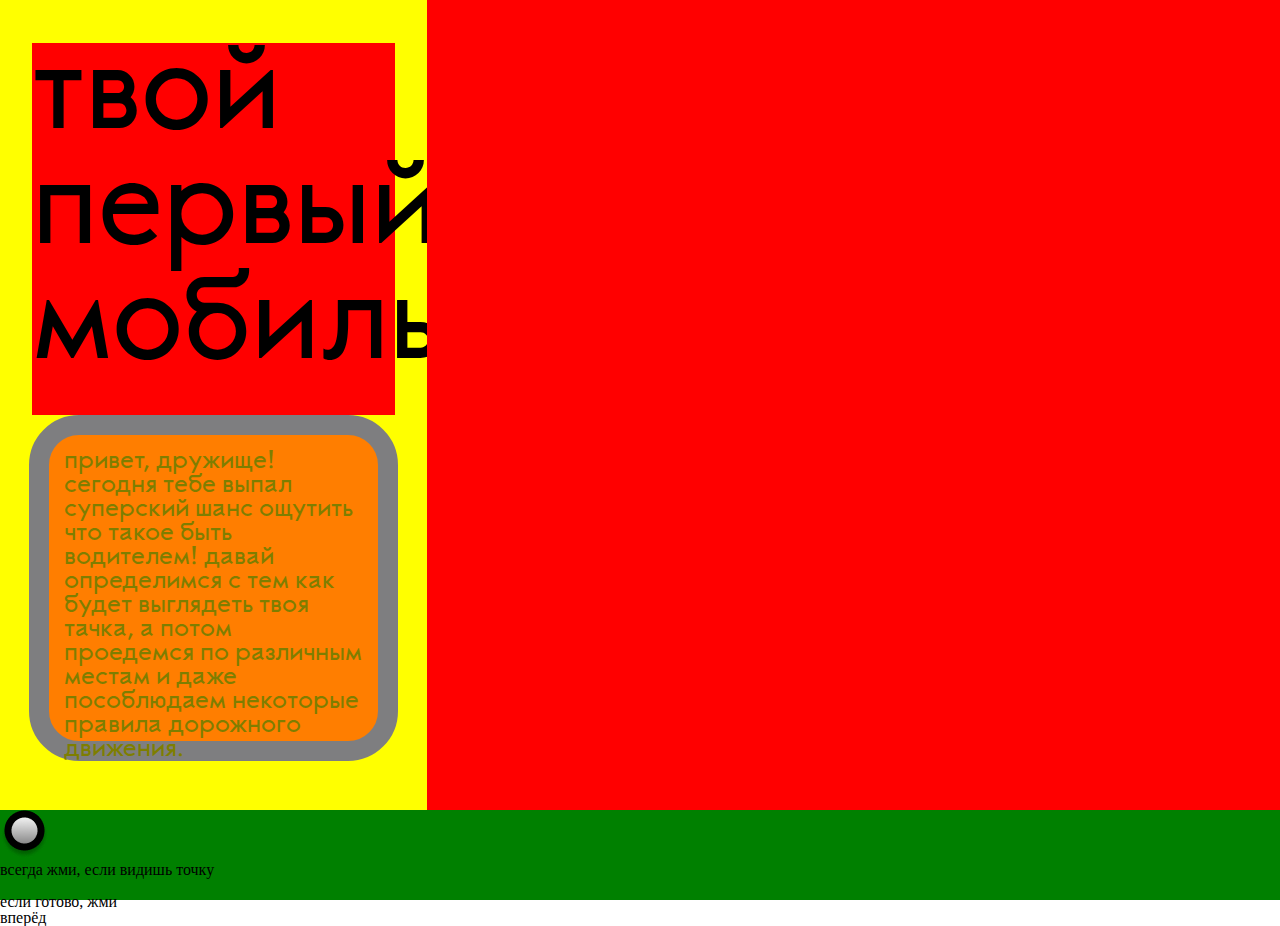
==== first_page.html @ ed5d2b99 "Update first_page.html" ====
<!DOCTYPE html>
<html lang="en" dir="ltr">
  <head>
    <meta charset="utf-8">
    <title>бибика</title>
    <meta name="viewport" content="width=device-width, initial-scale=1">
    <link rel="stylesheet" href="stylesheets/style.css">
  </head>
  <body>
    <div class="block1">
      <div class="part1">
          <p class="p1">твой первый мобиль</p>
          <p class="p2">привет, дружище!<br>сегодня тебе выпал суперский шанс ощутить что такое быть водителем! давай определимся с тем как будет выглядеть твоя тачка, а потом проедемся по различным местам и даже пособлюдаем некоторые правила дорожного движения.</p>
      </div>

      <div class="part2">
        <div class="slider_wrapper">
          <div class="slider1">
            <!-- <div class="slide1">
              <img src="./images/forslider1.png" alt="">
            </div>
            <div class="slide2">
              <img src="./images/forslider2.png" alt="">
            </div>
            <div class="slide3">
              <img src="./images/forslider3.png" alt="">
            </div> -->
            <!-- <a class="previous" onclick="previousSlide()">&#10094;</a>
            <a class="next" onclick="nextSlide()">&#10095;</a> -->
          </div>

          <div class="slider2">

          </div>

          <div class="slider3">

          </div>
        </div>
      </div>

      <div class="part3">
        <div class="part3_1">
            <img src="./images/button1.png" alt="">
            <div class="">всегда жми, если видишь точку</div>
        </div>
        <div class="part3_2">
            <img src="./images/strelka.png" alt="">
            <div class="">если готово, жми</div>
        </div>
        <div class="part3_3">
            <div class="">вперёд</div>
        </div>







      </div>

    </div>
  </body>
</html>
---- stylesheets/style.css ----
@import 'reset.css';
@import 'layout.css';
body {
 width: 100%;
 height: 100%;
 margin: 0 auto;
 display: block;
 position: relative;
}
/* body::before {
  content: "";
  position: absolute;
  left: 0;
  top: 0;
  right: 0;
  width: 100%;
  height: 100%;
  display: block;
  opacity: 0.2;
  background: url("../images/background1.png") no-repeat;
  background-size: 100% auto;
} */
html{
  position: relative;
  height: 100%;
  width: 100%;
}
.block1 {
  height: 100%;
  width: 100%;
  display: grid;
  grid-template-columns: 1fr 1fr 1fr;
  grid-template-rows: 1fr 1fr 10%;
  grid-template-areas:  "part1 part2 part2"
                        "part1 part2 part2"
                        "part3 part3 part3"
}
/* the layout on ipad */
@media only screen and (min-device-width: 568px) and (max-device-width: 1024px) {
  .block1 {
  grid-template-columns: 1fr;
  grid-template-rows: 0.5fr 1fr 10%;
  grid-template-areas:  "part1 part1 part1"
                        "part2 part2 part2"
                        "part3 part3 part3"
  }
}
.part1 {
  position: relative;
  background: yellow;
  grid-area: part1;
}
.part2 {
  position: relative;
  background: red;
  grid-area: part2;
}
.part3 {
  position: relative;
  background: green;
  grid-area: part3;
}
.part3 img {
  display: inline;
  margin-top: auto;
  margin-bottom: auto 
}
.part3 p {
  display: inline;
  margin: 0 auto;
  font-size: 24px;
  vertical-align: baseline;
}
.p1 {
  height: 46%;
  width: 85%;
  margin: 0 auto;
  margin-top: 10%;
  background: red;
  opacity: 1;
  position: relative;
  font-size: 115px;
  font-family: TwentytwelveSansG;
  /* text-decoration: underline; */
}
.p2 {
  height: 34%;
  width: 70%;
  margin: 0 auto;
  background: red;
  opacity: 0.5;
  position: relative;
  font-size: 24px;
  font-family: TwentytwelveSansG;
  border-radius: 50px;
  border: 20px solid blue;
  padding: 15px;
}
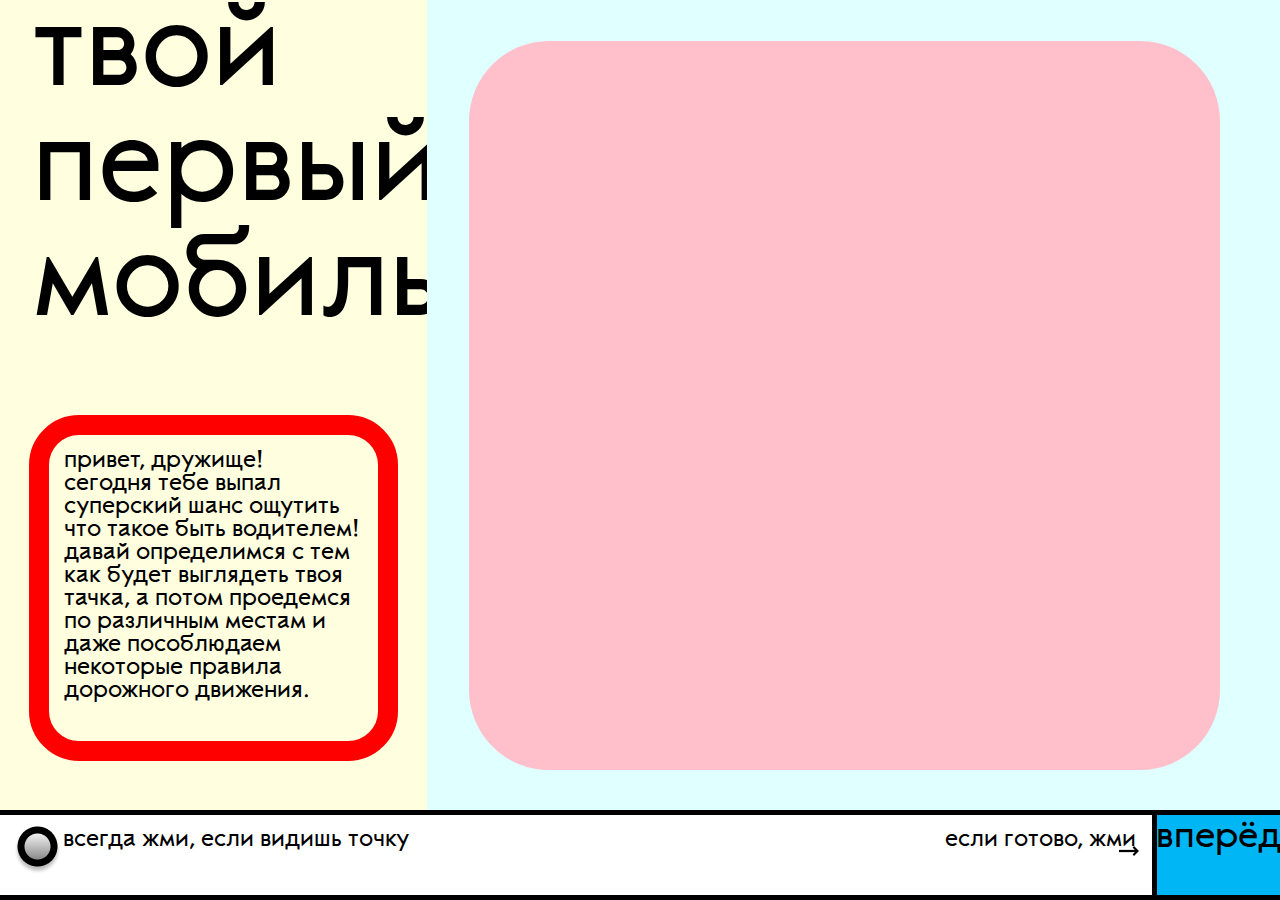
==== commit e4c98e81: "Update first_page.html" ====
--- a/first_page.html
+++ b/first_page.html
@@ -16,18 +16,18 @@
       <div class="part2">
         <div class="slider_wrapper">
           <div class="slider1">
-            <!-- <div class="slide1">
-              <img src="./images/forslider1.png" alt="">
+            <div class="slide1">
+              <!-- <img src="./images/forslider1.png" alt=""> -->
             </div>
             <div class="slide2">
-              <img src="./images/forslider2.png" alt="">
+              <!-- <img src="./images/forslider2.png" alt=""> -->
             </div>
             <div class="slide3">
-              <img src="./images/forslider3.png" alt="">
-            </div> -->
-            <!-- <a class="previous" onclick="previousSlide()">&#10094;</a>
-            <a class="next" onclick="nextSlide()">&#10095;</a> -->
+              <!-- <img src="./images/forslider3.png" alt=""> -->
+            </div>
           </div>
+          <a class="previous" onclick="previousSlide()"></a>
+          <a class="next" onclick="nextSlide()"></a>
 
           <div class="slider2">
 
--- a/stylesheets/style.css
+++ b/stylesheets/style.css
@@ -30,9 +30,8 @@
   width: 100%;
   display: grid;
   grid-template-columns: 1fr 1fr 1fr;
-  grid-template-rows: 1fr 1fr 10%;
+  grid-template-rows: 1fr 10%;
   grid-template-areas:  "part1 part2 part2"
-                        "part1 part2 part2"
                         "part3 part3 part3"
 }
 /* the layout on ipad */
@@ -47,36 +46,94 @@
 }
 .part1 {
   position: relative;
-  background: yellow;
+  background: #FFFFE0;
   grid-area: part1;
 }
 .part2 {
   position: relative;
-  background: red;
+  background: #E0FFFF;
   grid-area: part2;
+  display: grid;
+  grid-template-columns: 5% 1fr 7%;
+  grid-template-rows: 5% 1fr 5%;
+  grid-template-areas: ". . ."
+                       ". slider_wrapper ."
+                       ". . ."
 }
+
+
+
 .part3 {
   position: relative;
-  background: green;
+  background: white;
   grid-area: part3;
+  border-top: 5px solid black;
+  border-bottom: 5px solid black;
+  display: grid;
+  grid-template-columns: 45% 45% 10%;
+  grid-template-areas: "part3_1 part3_2 part3_3";
 }
-.part3 img {
-  display: inline;
-  margin-top: auto;
-  margin-bottom: auto 
+.part3_1 {
+  grid-area: part3_1;
+  /* background: red; */
 }
-.part3 p {
-  display: inline;
-  margin: 0 auto;
+.part3_1 img {
+  position: absolute;
+  top: 14%;
+  left: 1%;
+}
+.part3_1 div {
+  font-size: 23px;
+  font-family: TwentytwelveSansG;
+  margin-top: 2.5%;
+  margin-left: 11%;
+}
+.part3_2 {
+  grid-area: part3_2;
+  /* background: yellow; */
+}
+.part3_2 div {
+  font-size: 23px;
+  font-family: TwentytwelveSansG;
+  margin-top: 2.5%;
+  margin-left: 64%;
+}
+.part3_2 img {
+  position: absolute;
+  top: 39%;
+  right: 11%;
+}
+.part3_3 {
+  grid-area: part3_3;
+  background: #00B6F5;
+  border-left: 5px solid black;
+}
+.part3_3 div {
+  width: 100%;
+  font-size: 36px;
+  font-family: TwentytwelveSansG;
+  display: flex;
+  justify-content: center;
+  margin-top: 4%;
+}
+
+/* .part3 p {
+  display: inline-block;
+  margin-top: 1%;
   font-size: 24px;
-  vertical-align: baseline;
-}
+  font-family: TwentytwelveSansG;
+} */
+
+
+
+
+
 .p1 {
   height: 46%;
   width: 85%;
   margin: 0 auto;
-  margin-top: 10%;
-  background: red;
+  margin-top: 0%;
+  /* background: red; */
   opacity: 1;
   position: relative;
   font-size: 115px;
@@ -87,12 +144,39 @@
   height: 34%;
   width: 70%;
   margin: 0 auto;
-  background: red;
-  opacity: 0.5;
+  margin-top: 10%;
+  /* background: red; */
+  opacity: 1;
   position: relative;
-  font-size: 24px;
+  font-size: 23px;
   font-family: TwentytwelveSansG;
   border-radius: 50px;
-  border: 20px solid blue;
+  border: 20px solid red;
   padding: 15px;
 }
+
+
+.slider_wrapper {
+  grid-area: slider_wrapper;
+  position: relative;
+  width: 100%;
+  height: 100%;
+  border-radius: 80px;
+  background-color: pink;
+  /* border: 20px solid black; */
+  /* margin: 0 auto;
+  margin-top: 4%; */
+}
+/* .slider1 {
+  position: relative;
+  width: 100%;
+  height: 33%;
+}
+.slide1 img, .slide2 img, .slide3 img {
+  object-fit: cover;
+  height: 100%;
+}
+.previous, .next {
+  height: 100%;
+  width: 20%;
+} */
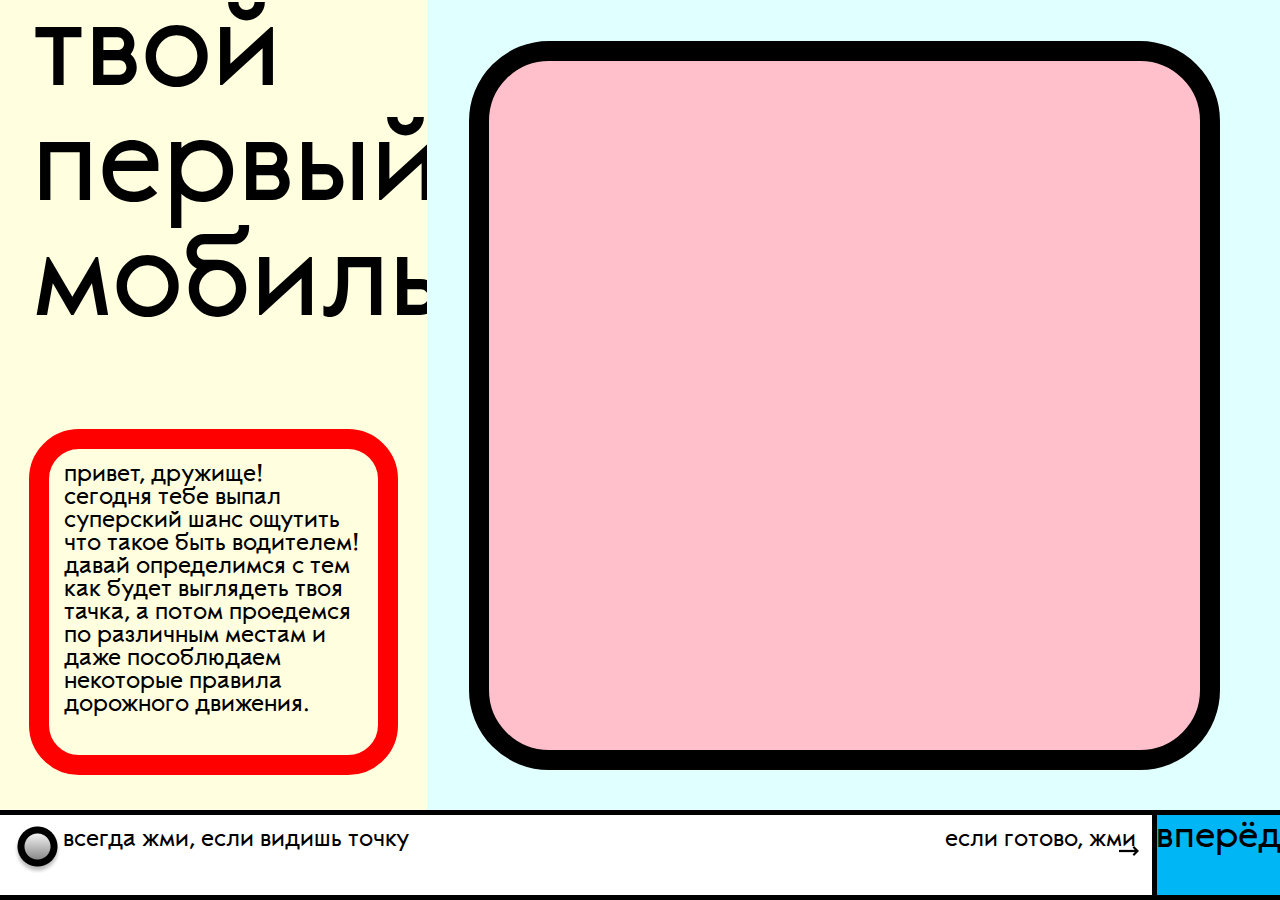
==== commit d0f6e2bf: "Update first_page.html" ====
--- a/first_page.html
+++ b/first_page.html
@@ -5,6 +5,36 @@
     <title>бибика</title>
     <meta name="viewport" content="width=device-width, initial-scale=1">
     <link rel="stylesheet" href="stylesheets/style.css">
+    <script src="https://ajax.googleapis.com/ajax/libs/jquery/3.5.1/jquery.min.js"></script>
+    <script type="text/javascript">
+      let slideIndex = 1;
+      showSlides(slideIndex);
+      function nextSlide() {
+      showSlides(slideIndex += 1);
+      }
+      function previousSlide() {
+      showSlides(slideIndex -= 1);
+      }
+      function currentSlide(n) {
+      showSlides(slideIndex = n);
+      }
+
+      function showSlides(n) {
+      let slides = document.getElementsByClassName("item");
+      if (n > slides.length) {
+      slideIndex = 1
+      }
+      if (n < 1) {
+      slideIndex = slides.length
+      }
+      for (let slide of slides) {
+      slide.style.display = "none";
+      }
+      slides[slideIndex - 1].style.display = "block";
+      }
+
+
+    </script>
   </head>
   <body>
     <div class="block1">
@@ -16,22 +46,26 @@
       <div class="part2">
         <div class="slider_wrapper">
           <div class="slider1">
-            <div class="slide1">
-              <!-- <img src="./images/forslider1.png" alt=""> -->
+            <div class="item" id="slide1">
+              <div class="mask"></div>
             </div>
-            <div class="slide2">
+            <div class="item" id="slide2">
               <!-- <img src="./images/forslider2.png" alt=""> -->
             </div>
-            <div class="slide3">
+            <div class="item" id="slide3">
               <!-- <img src="./images/forslider3.png" alt=""> -->
             </div>
           </div>
-          <a class="previous" onclick="previousSlide()"></a>
-          <a class="next" onclick="nextSlide()"></a>
+          <a class="previous1" onclick="previousSlide()"></a>
+          <a class="next1" onclick="nextSlide()"></a>
 
           <div class="slider2">
-
+            <div class="item" id="slide1_2"></div>
+            <div class="item" id="slide2_2"></div>
+            <div class="item" id="slide3_2"></div>
           </div>
+          <a class="previous2" onclick="previousSlide()"></a>
+          <a class="next2" onclick="nextSlide()"></a>
 
           <div class="slider3">
 
--- a/stylesheets/style.css
+++ b/stylesheets/style.css
@@ -60,9 +60,50 @@
                        ". slider_wrapper ."
                        ". . ."
 }
+.slider_wrapper {
+  grid-area: slider_wrapper;
+  border-radius: 80px;
+  background-color: pink;
+  border: 20px solid black;
+  display: grid;
+  grid-template-columns: 10% 1fr 10%;
+  grid-template-rows: 1fr 1fr 1fr;
+  grid-template-areas:  "previous_button1 slider1 next_button1"
+                        ". slider2 ."
+                        ". slider3 ."
+}
+.slider1 {
+  grid-area: slider1;
+}
+.slide1 {
+  display:
+  width: 100%;
+  height: 100%;
+  background-color: red;
+}
+.slide2 {
+  width: 100%;
+  height: 100%;
+  background-color: green;
+}
+.slide3 {
+  width: 100%;
+  height: 100%;
+  background-color: yellow;
+}
 
-
-
+.slider2 {
+  grid-area: slider2;
+}
+.slider3 {
+  grid-area: slider3;
+}
+.next {
+  grid-area: next_button1;
+}
+.previous {
+  grid-area: previous_button1;
+}
 .part3 {
   position: relative;
   background: white;
@@ -129,7 +170,7 @@
 
 
 .p1 {
-  height: 46%;
+  height: 53%;
   width: 85%;
   margin: 0 auto;
   margin-top: 0%;
@@ -144,7 +185,6 @@
   height: 34%;
   width: 70%;
   margin: 0 auto;
-  margin-top: 10%;
   /* background: red; */
   opacity: 1;
   position: relative;
@@ -154,29 +194,3 @@
   border: 20px solid red;
   padding: 15px;
 }
-
-
-.slider_wrapper {
-  grid-area: slider_wrapper;
-  position: relative;
-  width: 100%;
-  height: 100%;
-  border-radius: 80px;
-  background-color: pink;
-  /* border: 20px solid black; */
-  /* margin: 0 auto;
-  margin-top: 4%; */
-}
-/* .slider1 {
-  position: relative;
-  width: 100%;
-  height: 33%;
-}
-.slide1 img, .slide2 img, .slide3 img {
-  object-fit: cover;
-  height: 100%;
-}
-.previous, .next {
-  height: 100%;
-  width: 20%;
-} */
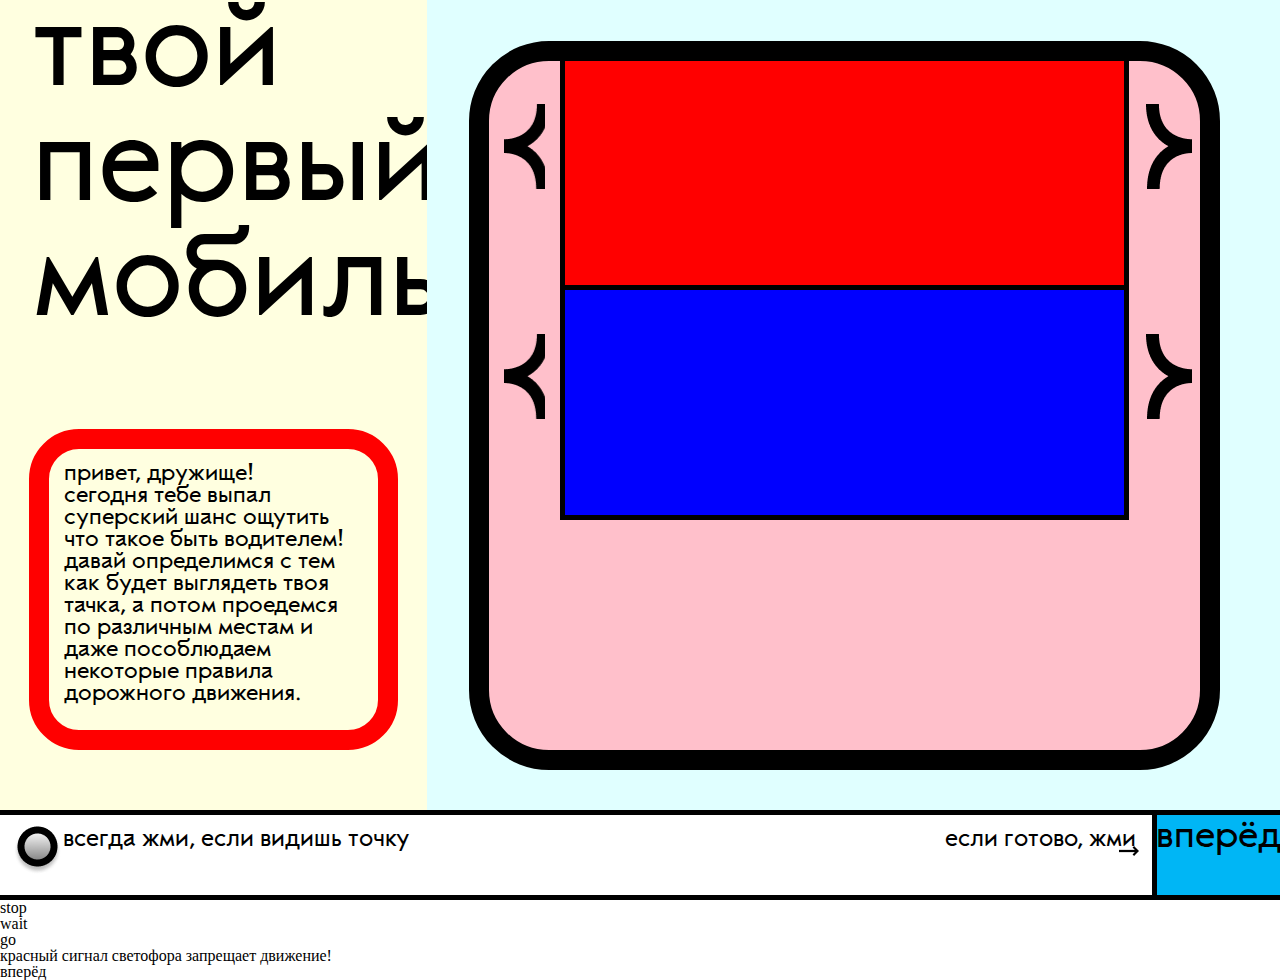
==== commit 563f8d85: "Update first_page.html" ====
--- a/first_page.html
+++ b/first_page.html
@@ -33,11 +33,25 @@
       slides[slideIndex - 1].style.display = "block";
       }
 
+      function showSlides(n) {
+      let slides = document.getElementsByClassName("item2");
+      if (n > slides.length) {
+      slideIndex = 1
+      }
+      if (n < 1) {
+      slideIndex = slides.length
+      }
+      for (let slide of slides) {
+      slide.style.display = "none";
+      }
+      slides[slideIndex - 1].style.display = "block";
+      }
+
 
     </script>
   </head>
   <body>
-    <div class="block1">
+    <section class="block1">
       <div class="part1">
           <p class="p1">твой первый мобиль</p>
           <p class="p2">привет, дружище!<br>сегодня тебе выпал суперский шанс ощутить что такое быть водителем! давай определимся с тем как будет выглядеть твоя тачка, а потом проедемся по различным местам и даже пособлюдаем некоторые правила дорожного движения.</p>
@@ -60,9 +74,9 @@
           <a class="next1" onclick="nextSlide()"></a>
 
           <div class="slider2">
-            <div class="item" id="slide1_2"></div>
-            <div class="item" id="slide2_2"></div>
-            <div class="item" id="slide3_2"></div>
+            <div class="item2" id="slide1_2"></div>
+            <div class="item2" id="slide2_2"></div>
+            <div class="item2" id="slide3_2"></div>
           </div>
           <a class="previous2" onclick="previousSlide()"></a>
           <a class="next2" onclick="nextSlide()"></a>
@@ -85,15 +99,31 @@
         <div class="part3_3">
             <div class="">вперёд</div>
         </div>
-
-
-
-
-
-
-
       </div>
-
-    </div>
+    </section>
+    <section class="block2">
+      <div class="mainpart">
+        <div class="light1">
+            <div class="oval1"></div>
+            <div class="stop_signal">stop</div>
+        </div>
+        <div class="light2">
+            <div class="oval2"></div>
+            <div class="wait_signal">wait</div>
+        </div>
+        <div class="light3">
+            <div class="oval3"></div>
+            <div class="go_signal">go</div>
+        </div>
+      </div>
+      <div class="footer2">
+        <div class="part1_footer2">
+          <div class="">красный сигнал светофора запрещает движение!</div>
+        </div>
+        <div class="part2_footer2">
+          <div class="">вперёд</div>
+        </div>
+      </div>
+    </section>
   </body>
 </html>
--- a/stylesheets/style.css
+++ b/stylesheets/style.css
@@ -69,41 +69,114 @@
   grid-template-columns: 10% 1fr 10%;
   grid-template-rows: 1fr 1fr 1fr;
   grid-template-areas:  "previous_button1 slider1 next_button1"
-                        ". slider2 ."
-                        ". slider3 ."
+                        "previous_button2 slider2 next_button2"
+                        "previous_button3 slider3 next_button3"
 }
 .slider1 {
+  position: relative;
   grid-area: slider1;
-}
-.slide1 {
-  display:
+  overflow: hidden;
+  border-bottom: 5px solid black;
+  border-left: 5px solid black;
+  border-right: 5px solid black;
+}
+#slide1 {
   width: 100%;
   height: 100%;
   background-color: red;
 }
-.slide2 {
+/* .mask {
+  mask-type: alpha;
+  mask: url("../images/nextbutton2.svg");
+  background-color: black;
+  position:absolute;
+  bottom: 0;
+  left: 20%;
+  height: 100%;
+  width: 50%;
+}
+.mask:hover {
+  background-color: blue;
+} */
+/* #slide1 img {
+  position:absolute;
+  bottom: 0;
+  left: 20%;
+  height: 100%;
+} */
+#slide2 {
   width: 100%;
   height: 100%;
   background-color: green;
 }
-.slide3 {
+#slide3 {
   width: 100%;
   height: 100%;
   background-color: yellow;
 }
-
+.next1 {
+  height: 58%;
+  width: 78%;
+  margin: 0 auto;
+  margin-top: 50%;
+  grid-area: next_button1;
+  background: url("../images/nextbutton.png") no-repeat;
+}
+.previous1 {
+  height: 58%;
+  width: 58%;
+  margin: 0 auto;
+  margin-top: 50%;
+  grid-area: previous_button1;
+  background: url("../images/previousbutton.png") no-repeat;
+}
 .slider2 {
+  position: relative;
   grid-area: slider2;
-}
+  overflow: hidden;
+  border-bottom: 5px solid black;
+  border-left: 5px solid black;
+  border-right: 5px solid black;
+}
+.next2 {
+  height: 58%;
+  width: 78%;
+  margin: 0 auto;
+  margin-top: 50%;
+  grid-area: next_button2;
+  background: url("../images/nextbutton.png") no-repeat;
+}
+.previous2 {
+  height: 58%;
+  width: 58%;
+  margin: 0 auto;
+  margin-top: 50%;
+  grid-area: previous_button2;
+  background: url("../images/previousbutton.png") no-repeat;
+}
+#slide1_2 {
+  width: 100%;
+  height: 100%;
+  background-color: blue;
+}
+#slide2_2 {
+  width: 100%;
+  height: 100%;
+  background-color: pink;
+}
+#slide3_2 {
+  width: 100%;
+  height: 100%;
+  background-color: orange;
+}
+
 .slider3 {
+  position: relative;
   grid-area: slider3;
-}
-.next {
-  grid-area: next_button1;
-}
-.previous {
-  grid-area: previous_button1;
-}
+  overflow: hidden;
+}
+
+
 .part3 {
   position: relative;
   background: white;
@@ -182,13 +255,13 @@
   /* text-decoration: underline; */
 }
 .p2 {
-  height: 34%;
+  height: 31%;
   width: 70%;
   margin: 0 auto;
   /* background: red; */
   opacity: 1;
   position: relative;
-  font-size: 23px;
+  font-size: 22px;
   font-family: TwentytwelveSansG;
   border-radius: 50px;
   border: 20px solid red;
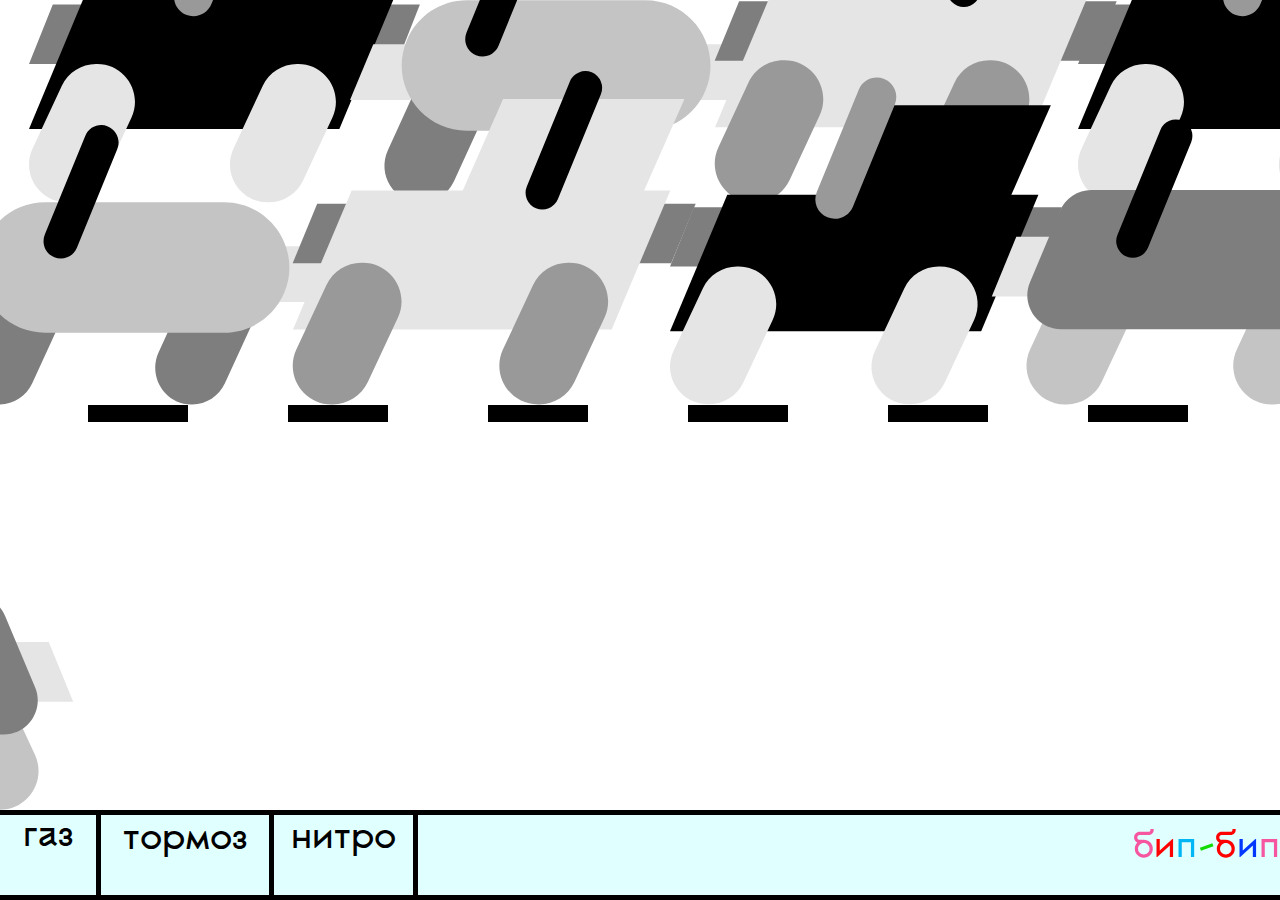
==== commit 0e39c253: "Update first_page.html" ====
--- a/first_page.html
+++ b/first_page.html
@@ -54,14 +54,14 @@
     <section class="block1">
       <div class="part1">
           <p class="p1">твой первый мобиль</p>
-          <p class="p2">привет, дружище!<br>сегодня тебе выпал суперский шанс ощутить что такое быть водителем! давай определимся с тем как будет выглядеть твоя тачка, а потом проедемся по различным местам и даже пособлюдаем некоторые правила дорожного движения.</p>
+          <p class="p2">привет, дружище!<br>сегодня тебе выпал суперский шанс ощутить что такое быть водителем! давай определимся с&nbsp;тем как будет выглядеть твоя тачка, а потом проедемся по&nbsp;различным местам и даже пособлюдаем некоторые правила дорожного движения.</p>
       </div>
 
       <div class="part2">
         <div class="slider_wrapper">
           <div class="slider1">
             <div class="item" id="slide1">
-              <div class="mask"></div>
+              <!-- <div class="mask"></div> -->
             </div>
             <div class="item" id="slide2">
               <!-- <img src="./images/forslider2.png" alt=""> -->
@@ -125,5 +125,68 @@
         </div>
       </div>
     </section>
+    <section class="block3">
+      <div class="mainpart3">
+        <div class="line_top">
+          <div class="car5">
+            <img src="./images/car5.svg" alt="">
+          </div>
+          <div class="car6">
+            <img src="./images/car7.svg" alt="">
+          </div>
+          <div class="car7">
+            <img src="./images/car3.svg" alt="">
+          </div>
+          <div class="car8">
+            <img src="./images/car5.svg" alt="">
+          </div>
+        </div>
+        <div class="line_middle1">
+          <div class="car3">
+            <img src="./images/car7.svg" alt="">
+          </div>
+          <div class="car4">
+            <img src="./images/car3.svg" alt="">
+          </div>
+          <div class="car9">
+            <img src="./images/car5.svg" alt="">
+          </div>
+          <div class="car10">
+            <img src="./images/car2.svg" alt="">
+          </div>
+        </div>
+        <div class="line_middle2">
+          <div class="dashed_line">
+            <img src="./images/dashed_line.svg" alt="">
+          </div>
+
+        </div>
+        <div class="line_bottom">
+          <div class="car1">
+            <img src="./images/car6.svg" alt="">
+          </div>
+          <div class="car2">
+            <img src="./images/car1.svg" alt="">
+          </div>
+        </div>
+      </div>
+      <div class="footer3">
+        <div class="part1_footer3">
+          <div>газ</div>
+        </div>
+        <div class="part2_footer3">
+          <div>тормоз</div>
+        </div>
+        <div class="part3_footer3">
+          <div>нитро</div>
+        </div>
+        <div class="part4_footer3">
+          <img src="./images/bip_bip.svg" alt="">
+        </div>
+        <div class="part5_footer3">
+          <div class="vpered3">вперёд</div>
+        </div>
+      </div>
+    </section>
   </body>
 </html>
--- a/stylesheets/style.css
+++ b/stylesheets/style.css
@@ -25,10 +25,13 @@
   height: 100%;
   width: 100%;
 }
+
+/* начало первого блока */
 .block1 {
   height: 100%;
   width: 100%;
-  display: grid;
+  /* display: grid; */
+  display: none;
   grid-template-columns: 1fr 1fr 1fr;
   grid-template-rows: 1fr 10%;
   grid-template-areas:  "part1 part2 part2"
@@ -44,11 +47,40 @@
                         "part3 part3 part3"
   }
 }
+/* _______________________________________________ */
 .part1 {
   position: relative;
   background: #FFFFE0;
   grid-area: part1;
 }
+.p1 {
+  height: 53%;
+  width: 85%;
+  margin-left: 10%;
+  margin-top: 0%;
+  /* background: red; */
+  opacity: 1;
+  position: relative;
+  font-size: 115px;
+  font-family: TwentytwelveSansG;
+  /* text-decoration: underline; */
+}
+.p2 {
+  height: 30%;
+  width: 70%;
+  margin: 0 auto;
+  margin-top: 2%;
+  /* background: red; */
+  opacity: 1;
+  position: relative;
+  font-size: 22px;
+  font-family: TwentytwelveSansG;
+  border-radius: 50px;
+  border: 19px solid red;
+  padding: 15px;
+}
+/* _______________________________________________ */
+
 .part2 {
   position: relative;
   background: #E0FFFF;
@@ -162,21 +194,20 @@
 #slide2_2 {
   width: 100%;
   height: 100%;
-  background-color: pink;
+  background-color: purple;
 }
 #slide3_2 {
   width: 100%;
   height: 100%;
   background-color: orange;
 }
-
 .slider3 {
   position: relative;
   grid-area: slider3;
   overflow: hidden;
 }
 
-
+/* _______________________________________________ */
 .part3 {
   position: relative;
   background: white;
@@ -214,8 +245,8 @@
 }
 .part3_2 img {
   position: absolute;
-  top: 39%;
-  right: 11%;
+  top: 40%;
+  right: 11.7%;
 }
 .part3_3 {
   grid-area: part3_3;
@@ -240,30 +271,370 @@
 
 
 
-
-
-.p1 {
-  height: 53%;
-  width: 85%;
-  margin: 0 auto;
-  margin-top: 0%;
-  /* background: red; */
-  opacity: 1;
-  position: relative;
-  font-size: 115px;
-  font-family: TwentytwelveSansG;
-  /* text-decoration: underline; */
-}
-.p2 {
-  height: 31%;
-  width: 70%;
-  margin: 0 auto;
-  /* background: red; */
-  opacity: 1;
-  position: relative;
-  font-size: 22px;
-  font-family: TwentytwelveSansG;
-  border-radius: 50px;
-  border: 20px solid red;
-  padding: 15px;
-}
+/* начало второго блока */
+.block2 {
+  height: 100%;
+  width: 100%;
+  overflow: hidden;
+  /* display: grid; */
+  display: none;
+  grid-template-rows: 1fr 10%;
+  grid-template-areas:  "mainpart"
+                        "footer2"
+}
+/* _______________________________________________ */
+.mainpart {
+  grid-area: mainpart;
+  position: relative;
+  background-image: url("../images/road.jpg");
+  display: grid;
+  grid-template-columns: 2% 1fr 1fr 1fr 2%;
+  grid-template-areas:  ". light1 light2 light3 ."
+}
+.oval1, .oval2, .oval3 {
+  position: relative;
+  height: 100%;
+  width: 100%;
+  border-radius: 100% / 100%;
+  transform: skew(20deg);
+}
+.stop_signal, .wait_signal, .go_signal {
+  position: absolute;
+  font-size: 120px;
+  font-family: TwentytwelveSansG;
+  transform: rotate(-32deg);
+}
+.light1 {
+  grid-area: light1;
+  position: relative;
+  opacity: 0.4;
+  animation: red_signal_work 25s linear;
+}
+.oval1 {
+  background: red;
+}
+.stop_signal {
+  top: 40%;
+  left: 17%;
+}
+.light2 {
+  grid-area: light2;
+  position: relative;
+  opacity: 0.4;
+  animation: yellow_signal_work 25s ease;
+}
+.oval2 {
+  background: #FFD42F;
+}
+.wait_signal {
+  top: 40%;
+  left: 19%;
+}
+.light3 {
+  grid-area: light3;
+  position: relative;
+  animation: green_signal_work 25s ease;
+}
+.oval3 {
+  background: #11DA00;
+}
+.go_signal {
+  top: 40%;
+  left: 33%;
+}
+/* _______________________________________________ */
+@keyframes red_signal_work {
+  0% {opacity: 1}
+  20% {opacity: 1}
+
+  21% {opacity: 0}
+  22% {opacity: 0}
+
+  23% {opacity: 1}
+  24% {opacity: 1}
+
+  25% {opacity: 0}
+  26% {opacity: 0}
+
+  27% {opacity: 1}
+  28% {opacity: 1}
+
+  29% {opacity: 0}
+  30% {opacity: 0}
+
+  31% {opacity: 1}
+  32% {opacity: 1}
+
+  33% {opacity: 0}
+  34% {opacity: 0.4}
+  100% {opacity: 0.4}
+}
+@keyframes yellow_signal_work {
+  0% {opacity: 0.4}
+  34% {opacity: 0.4}
+  35% {opacity: 1}
+  50% {opacity: 1}
+
+  51% {opacity: 0}
+  52% {opacity: 0}
+
+  53% {opacity: 1}
+  54% {opacity: 1}
+
+  55% {opacity: 0}
+  56% {opacity: 0}
+
+  57% {opacity: 1}
+  58% {opacity: 1}
+
+  59% {opacity: 0}
+  60% {opacity: 0}
+
+  61% {opacity: 1}
+  62% {opacity: 1}
+
+  63% {opacity: 0.4}
+  100% {opacity: 0.4}
+}
+@keyframes green_signal_work {
+  0% {opacity: 0.4}
+  65% {opacity: 0.4}
+  66% {opacity: 1}
+  100% {opacity: 1}
+}
+/* _______________________________________________ */
+.footer2 {
+  grid-area: footer2;
+  position: relative;
+  background: #E0FFFF;
+  display: grid;
+  grid-template-columns: 1fr 10%;
+  grid-template-areas:  "part1_footer2 part2_footer2";
+  border-top: 5px solid black;
+  border-bottom: 5px solid black;
+}
+.part1_footer2 {
+  position: relative;
+  grid-area: part1_footer2;
+}
+.part1_footer2 div {
+  font-size: 23px;
+  font-family: TwentytwelveSansG;
+  margin-top: 1.5%;
+  margin-left: 2%;
+}
+.part2_footer2 {
+  grid-area: part2_footer2;
+  background: #00B6F5;
+  border-left: 5px solid black;
+}
+.part2_footer2 div {
+  width: 100%;
+  font-size: 36px;
+  font-family: TwentytwelveSansG;
+  display: flex;
+  justify-content: center;
+  margin-top: 4%;
+}
+
+
+/* начало третьего блока */
+.block3 {
+  height: 100%;
+  width: 100%;
+  /* overflow: hidden; */
+  display: grid;
+  /* display: none; */
+  grid-template-rows: 1fr 10%;
+  grid-template-areas:  "mainpart3"
+                        "footer3"
+}
+
+/* _______________________________________________ */
+.mainpart3 {
+  grid-area: mainpart3;
+  position: relative;
+  display: grid;
+  grid-template-rows: 25% 25% 25% 25%;
+  grid-template-areas: "line_top"
+                       "line_middle1"
+                       "line_middle2"
+                       "line_bottom"
+}
+
+.line_top {grid-area: line_top;}
+.line_middle1 {grid-area: line_middle1;}
+.line_middle2 {grid-area: line_middle2;}
+.line_bottom {grid-area: line_bottom; position: relative;}
+
+.car1, .car2 {position: absolute; height: 100%;}
+.car1 {left: -40%; animation: edut_tachki1 10s infinite ease-in;}
+.car2 {left: -25%; animation: edut_tachki2 7s infinite ease-in;}
+
+.car3, .car4, .car5, .car6, .car7, .car8, .car9, .car10 {
+  position: relative;
+  display: inline-block;
+  height: 100%;
+}
+.car5, .car8, .car9 {width: 22%;}
+.car1 {width: 23%;}
+.car5 {margin-left: 2%}
+.car2, .car6, .car7, .car3, .car4, .car10 {width: 25%;}
+.car3 {margin-left: -5%;}
+.car4 {margin-right: 1%;}
+
+.car5 img, .car7 img, .car10 img {animation: maschiny_v_probke 1s infinite ease-in}
+.car6 img, .car3 img, .car9 img {animation: maschiny_v_probke2 1s infinite ease-in}
+.car4 img, .car8 img {animation: maschiny_v_probke3 1s infinite ease-in}
+
+.car2 img, .car3 img, .car6 img, .car10 img {
+  position: absolute;
+  bottom: 0;
+  height: 141%;
+}
+.car1 img, .car4 img, .car5 img, .car7 img, .car8 img, .car9 img {
+  position: absolute;
+  bottom: 0;
+  height: 165%;
+}
+@keyframes maschiny_v_probke {
+  0% {margin-bottom: 0%;}
+  19% {margin-bottom: 0%;}
+  20% {margin-bottom: 0.5%; , margin-left: 1%}
+  39% {margin-bottom: 0.5%; margin-left: 1%}
+  40% {margin-bottom: 0%;}
+  59% {margin-bottom: 0%;}
+  60% {margin-bottom: 1%;}
+  79% {margin-bottom: 1%;}
+  80% {margin-bottom: 0%; margin-left: 1%}
+  99% {margin-bottom: 0%; margin-left: 1%}
+  100% {margin-bottom: 1%;}
+}
+@keyframes maschiny_v_probke2 {
+  0% {margin-bottom: 1%;}
+  19% {margin-bottom: 1%;}
+  20% {margin-bottom: 0%; margin-right: 1%}
+  39% {margin-bottom: 0%; margin-right: 1%}
+  40% {margin-bottom: 1%;}
+  59% {margin-bottom: 1%;}
+  60% {margin-bottom: 0%;}
+  79% {margin-bottom: 0%;}
+  80% {margin-bottom: 1%;}
+  99% {margin-bottom: 1%;}
+  100% {margin-bottom: 0%;}
+}
+@keyframes maschiny_v_probke3 {
+  0% {margin-bottom: 0%; margin-left: 1%}
+  19% {margin-bottom: 0%; margin-left: 1%}
+  20% {margin-bottom: 1%;}
+  39% {margin-bottom: 1%;}
+  40% {margin-bottom: 0%; margin-left: 1.5%}
+  59% {margin-bottom: 0%; margin-left: 1.5%}
+  60% {margin-bottom: 1%;}
+  79% {margin-bottom: 1%;}
+  80% {margin-bottom: 0%; margin-left: 1%}
+  99% {margin-bottom: 0%; margin-left: 1%}
+  100% {margin-bottom: 1%;}
+}
+@keyframes edut_tachki1 {
+  0% {}
+  100% {left: 130%;}
+}
+@keyframes edut_tachki2 {
+  0% {bottom: 0%;}
+  10% {bottom: 2%;}
+  15% {bottom: 0%;}
+  20% {bottom: 2%;}
+  25% {bottom: 0%;}
+  29% {bottom: 0%;}
+
+  30% {bottom: 2%; left: 30%;}
+  34% {bottom: 2%; left: 30%;}
+
+  35% {bottom: 0%; left: 35%;}
+  39% {bottom: 0%; left: 35%;}
+
+  40% {bottom: 4%; left: 40%;}
+  44% {bottom: 4%; left: 40%;}
+
+  45% {bottom: 0%; left: 45%;}
+  49% {bottom: 0%; left: 45%;}
+
+  50% {bottom: 4%; left: 50%;}
+  54% {bottom: 4%; left: 50%;}
+
+
+  60% {bottom: 0%;}
+  61% {bottom: 2%;}
+  60% {bottom: 0%;}
+  61% {bottom: 2%;}
+  62% {bottom: 0%;}
+  /* 100% {left: 130%;} */
+}
+/* _______________________________________________ */
+
+.footer3 {
+  grid-area: footer3;
+  position: relative;
+  background: #E0FFFF;
+  display: grid;
+  grid-template-columns: 7% 12% 10% 1fr 10%;
+  grid-template-areas:  "part1_footer3 part2_footer3 part3_footer3 part4_footer3 part5_footer3";
+  border-top: 5px solid black;
+  border-bottom: 5px solid black;
+}
+.part1_footer3 div, .part2_footer3 div, .part3_footer3 div, .part5_footer3 div {
+  width: 100%;
+  font-size: 36px;
+  font-family: TwentytwelveSansG;
+  display: flex;
+  justify-content: center;
+}
+.part1_footer3 div, .part2_footer3 div, .part3_footer3 div {margin-top: 4%;}
+.part1_footer3 {
+  grid-area: part1_footer3;
+  border-right: 5px solid black;
+  cursor: pointer;
+  transition: all 0.25s ease;
+}
+.part1_footer3:hover {
+  background-color: #11DA00;
+}
+.part2_footer3 {
+  grid-area: part2_footer3;
+  border-right: 5px solid black;
+  cursor: pointer;
+  transition: all 0.25s ease;
+}
+.part2_footer3:hover {
+  background-color: #FF0000;
+}
+.part3_footer3 {
+  grid-area: part3_footer3;
+  border-right: 5px solid black;
+  cursor: pointer;
+  transition: all 0.25s ease;
+}
+.part3_footer3:hover {
+  background-color: #0038FF;
+}
+.part4_footer3 {
+  grid-area: part4_footer3;
+  position: relative;
+}
+.part4_footer3 img {
+  position: absolute;
+  top: 17%;
+  right: 2%;
+  cursor: pointer;
+}
+.part5_footer3 {
+  grid-area: part5_footer3;
+  background: #00B6F5;
+  border-left: 5px solid black;
+  cursor: pointer;
+  /* transition: all 0.25s ease; */
+}
+.vpered3 {
+  margin-top: 4%;
+}
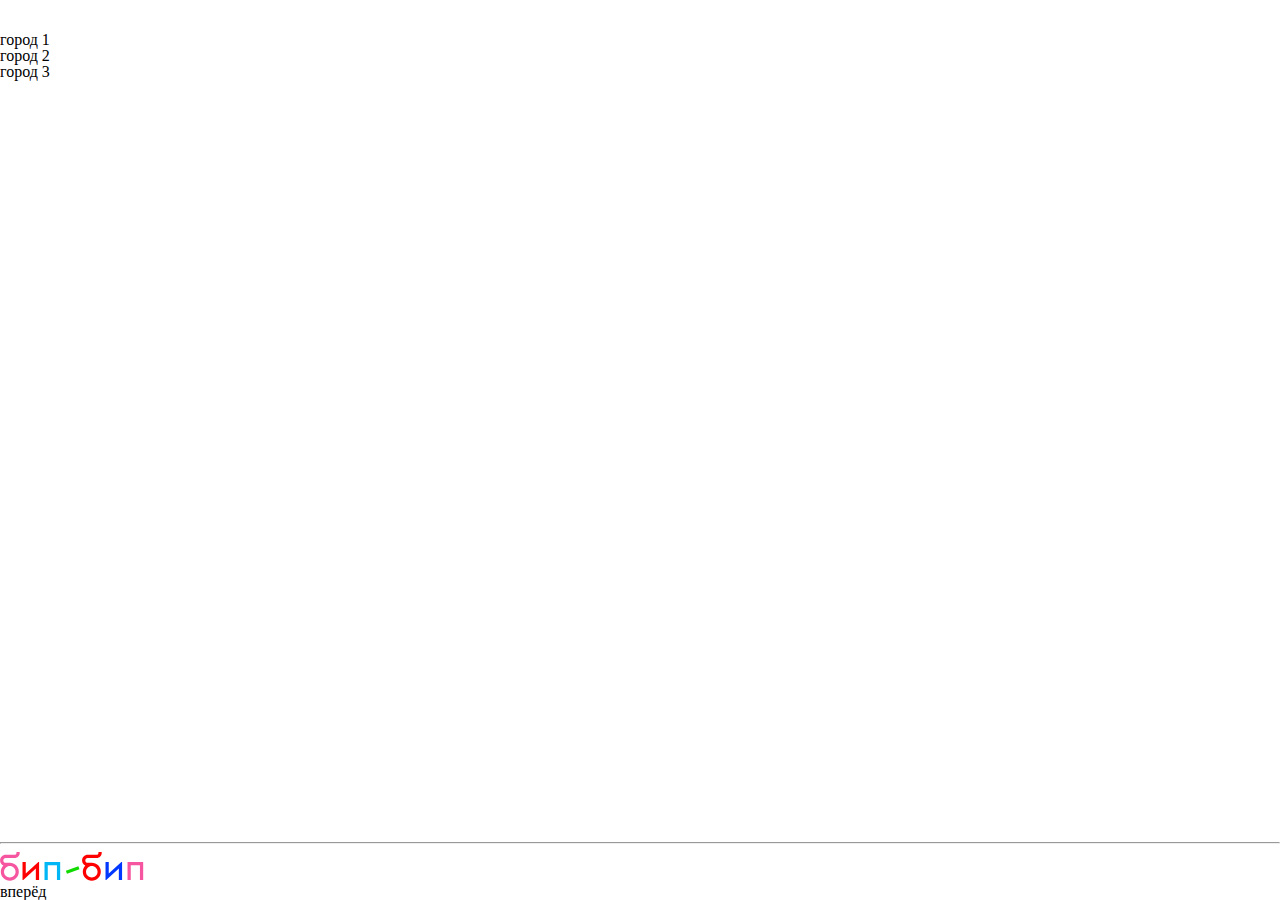
==== commit 10688c1d: "Update first_page.html" ====
--- a/first_page.html
+++ b/first_page.html
@@ -82,8 +82,12 @@
           <a class="next2" onclick="nextSlide()"></a>
 
           <div class="slider3">
-
-          </div>
+            <div class="item3" id="slide1_3"></div>
+            <div class="item3" id="slide2_3"></div>
+            <div class="item3" id="slide3_3"></div>
+          </div>
+          <a class="previous3" onclick="previousSlide()"></a>
+          <a class="next3" onclick="nextSlide()"></a>
         </div>
       </div>
 
@@ -101,6 +105,9 @@
         </div>
       </div>
     </section>
+
+
+
     <section class="block2">
       <div class="mainpart">
         <div class="light1">
@@ -125,7 +132,10 @@
         </div>
       </div>
     </section>
+
+
     <section class="block3">
+
       <div class="mainpart3">
         <div class="line_top">
           <div class="car5">
@@ -159,7 +169,6 @@
           <div class="dashed_line">
             <img src="./images/dashed_line.svg" alt="">
           </div>
-
         </div>
         <div class="line_bottom">
           <div class="car1">
@@ -170,6 +179,7 @@
           </div>
         </div>
       </div>
+
       <div class="footer3">
         <div class="part1_footer3">
           <div>газ</div>
@@ -188,5 +198,72 @@
         </div>
       </div>
     </section>
+
+
+    <section class="block4">
+      <div class="mainpart4">
+        <div class="slider_block4_part1">
+          <div class="city_slider">
+            <div class="rectangle_part4"></div>
+            <div class="previous_button_part4">
+              <img src="./images/previousbutton.svg" alt="">
+            </div>
+            <div class="next_button_part4">
+              <img src="./images/nextbutton.svg" alt="">
+            </div>
+            <div class="city_name">
+              <div class="city1">
+                <p id="city_name_paragraphs">город 1</p>
+              </div>
+              <div class="city2">
+                <p id="city_name_paragraphs">город 2</p>
+              </div>
+              <div class="city3">
+                <p id="city_name_paragraphs">город 3</p>
+              </div>
+            </div>
+          </div>
+        </div>
+        <div class="slider_block4_part2">
+          <div class="background1_part4"></div>
+        </div>
+      </div>
+
+      <div class="road_sign_1">
+        <img src="./images/road_sign_1.svg" alt="">
+      </div>
+      <div class="road_sign_2">
+        <img src="./images/road_sign_2.svg" alt="">
+      </div>
+      <div class="road_sign_3">
+        <img src="./images/road_sign_3.svg" alt="">
+      </div>
+
+      <div class="footer4">
+        <div class="part1_footer4">
+          <hr class="hr">
+          <div class="circle"></div>
+          <div class="circle"></div>
+          <div class="circle"></div>
+          <div class="circle"></div>
+          <div class="circle"></div>
+          <div class="circle"></div>
+          <div class="circle"></div>
+          <div class="circle"></div>
+          <div class="circle"></div>
+          <div class="circle"></div>
+          <div class="circle"></div>
+          <div class="circle"></div>
+        </div>
+        <div class="part2_footer4">
+          <img src="./images/bip_bip.svg" alt="">
+        </div>
+        <div class="part3_footer4">
+          <div class="vpered4">вперёд</div>
+        </div>
+      </div>
+    </section>
+
+
   </body>
 </html>
--- a/stylesheets/style.css
+++ b/stylesheets/style.css
@@ -56,7 +56,7 @@
 .p1 {
   height: 53%;
   width: 85%;
-  margin-left: 10%;
+  margin: 0 auto;
   margin-top: 0%;
   /* background: red; */
   opacity: 1;
@@ -66,10 +66,10 @@
   /* text-decoration: underline; */
 }
 .p2 {
-  height: 30%;
+  height: 33%;
   width: 70%;
   margin: 0 auto;
-  margin-top: 2%;
+  margin-top: -1%;
   /* background: red; */
   opacity: 1;
   position: relative;
@@ -112,56 +112,11 @@
   border-left: 5px solid black;
   border-right: 5px solid black;
 }
-#slide1 {
-  width: 100%;
-  height: 100%;
-  background-color: red;
-}
-/* .mask {
-  mask-type: alpha;
-  mask: url("../images/nextbutton2.svg");
-  background-color: black;
-  position:absolute;
-  bottom: 0;
-  left: 20%;
-  height: 100%;
-  width: 50%;
-}
-.mask:hover {
-  background-color: blue;
-} */
-/* #slide1 img {
-  position:absolute;
-  bottom: 0;
-  left: 20%;
-  height: 100%;
-} */
-#slide2 {
-  width: 100%;
-  height: 100%;
-  background-color: green;
-}
-#slide3 {
-  width: 100%;
-  height: 100%;
-  background-color: yellow;
-}
-.next1 {
-  height: 58%;
-  width: 78%;
-  margin: 0 auto;
-  margin-top: 50%;
-  grid-area: next_button1;
-  background: url("../images/nextbutton.png") no-repeat;
-}
-.previous1 {
-  height: 58%;
-  width: 58%;
-  margin: 0 auto;
-  margin-top: 50%;
-  grid-area: previous_button1;
-  background: url("../images/previousbutton.png") no-repeat;
-}
+#slide1, #slide2, #slide3 {width: 100%; height: 100%;}
+#slide1 {background-color: red;}
+#slide2 {background-color: green;}
+#slide3 {background-color: yellow;}
+
 .slider2 {
   position: relative;
   grid-area: slider2;
@@ -170,42 +125,44 @@
   border-left: 5px solid black;
   border-right: 5px solid black;
 }
-.next2 {
+
+#slide1_2, #slide2_2, #slide3_2 {width: 100%; height: 100%;}
+#slide1_2 {background-color: blue;}
+#slide2_2 {background-color: purple;}
+#slide3_2 {background-color: orange;}
+
+.slider3 {
+  position: relative;
+  grid-area: slider3;
+  overflow: hidden;
+  border-left: 5px solid black;
+  border-right: 5px solid black;
+}
+#slide1_3, #slide2_3, #slide3_3 {width: 100%; height: 100%;}
+#slide1_3 {background-color: brown;}
+#slide2_3 {background-color: green;}
+#slide3_3 {background-color: skyblue;}
+
+
+.next1, .next2, .next3 {
   height: 58%;
   width: 78%;
   margin: 0 auto;
   margin-top: 50%;
-  grid-area: next_button2;
-  background: url("../images/nextbutton.png") no-repeat;
-}
-.previous2 {
+}
+.next1 { grid-area: next_button1; background: url("../images/nextbutton.png") no-repeat;}
+.next2 { grid-area: next_button2; background: url("../images/nextbutton.png") no-repeat;}
+.next3 { grid-area: next_button3; background: url("../images/nextbutton.png") no-repeat;}
+
+.previous1, .previous2, .previous3 {
   height: 58%;
   width: 58%;
   margin: 0 auto;
   margin-top: 50%;
-  grid-area: previous_button2;
-  background: url("../images/previousbutton.png") no-repeat;
-}
-#slide1_2 {
-  width: 100%;
-  height: 100%;
-  background-color: blue;
-}
-#slide2_2 {
-  width: 100%;
-  height: 100%;
-  background-color: purple;
-}
-#slide3_2 {
-  width: 100%;
-  height: 100%;
-  background-color: orange;
-}
-.slider3 {
-  position: relative;
-  grid-area: slider3;
-  overflow: hidden;
-}
+}
+.previous1 { grid-area: previous_button1; background: url("../images/previousbutton.png") no-repeat;}
+.previous2 { grid-area: previous_button2; background: url("../images/previousbutton.png") no-repeat;}
+.previous3 { grid-area: previous_button3; background: url("../images/previousbutton.png") no-repeat;}
 
 /* _______________________________________________ */
 .part3 {
@@ -246,7 +203,7 @@
 .part3_2 img {
   position: absolute;
   top: 40%;
-  right: 11.7%;
+  right: 11%;
 }
 .part3_3 {
   grid-area: part3_3;
@@ -271,12 +228,16 @@
 
 
 
+
+
+
+
 /* начало второго блока */
 .block2 {
   height: 100%;
   width: 100%;
   overflow: hidden;
-  /* display: grid; */
+  display: grid;
   display: none;
   grid-template-rows: 1fr 10%;
   grid-template-areas:  "mainpart"
@@ -444,7 +405,7 @@
   width: 100%;
   /* overflow: hidden; */
   display: grid;
-  /* display: none; */
+  display: none;
   grid-template-rows: 1fr 10%;
   grid-template-areas:  "mainpart3"
                         "footer3"
@@ -468,8 +429,8 @@
 .line_bottom {grid-area: line_bottom; position: relative;}
 
 .car1, .car2 {position: absolute; height: 100%;}
-.car1 {left: -40%; animation: edut_tachki1 10s infinite ease-in;}
-.car2 {left: -25%; animation: edut_tachki2 7s infinite ease-in;}
+.car1 {left: 0%; animation: 10s infinite ease-in;}
+.car2 {left: 55%; animation: 7s infinite ease-in;}
 
 .car3, .car4, .car5, .car6, .car7, .car8, .car9, .car10 {
   position: relative;
@@ -638,3 +599,17 @@
 .vpered3 {
   margin-top: 4%;
 }
+
+
+
+/* начало четвертого блока */
+.block4 {
+  height: 100%;
+  width: 100%;
+  /* overflow: hidden; */
+  display: grid;
+  /* display: none; */
+  grid-template-rows: 1fr 10%;
+  grid-template-areas:  "mainpart4"
+                        "footer4"
+}
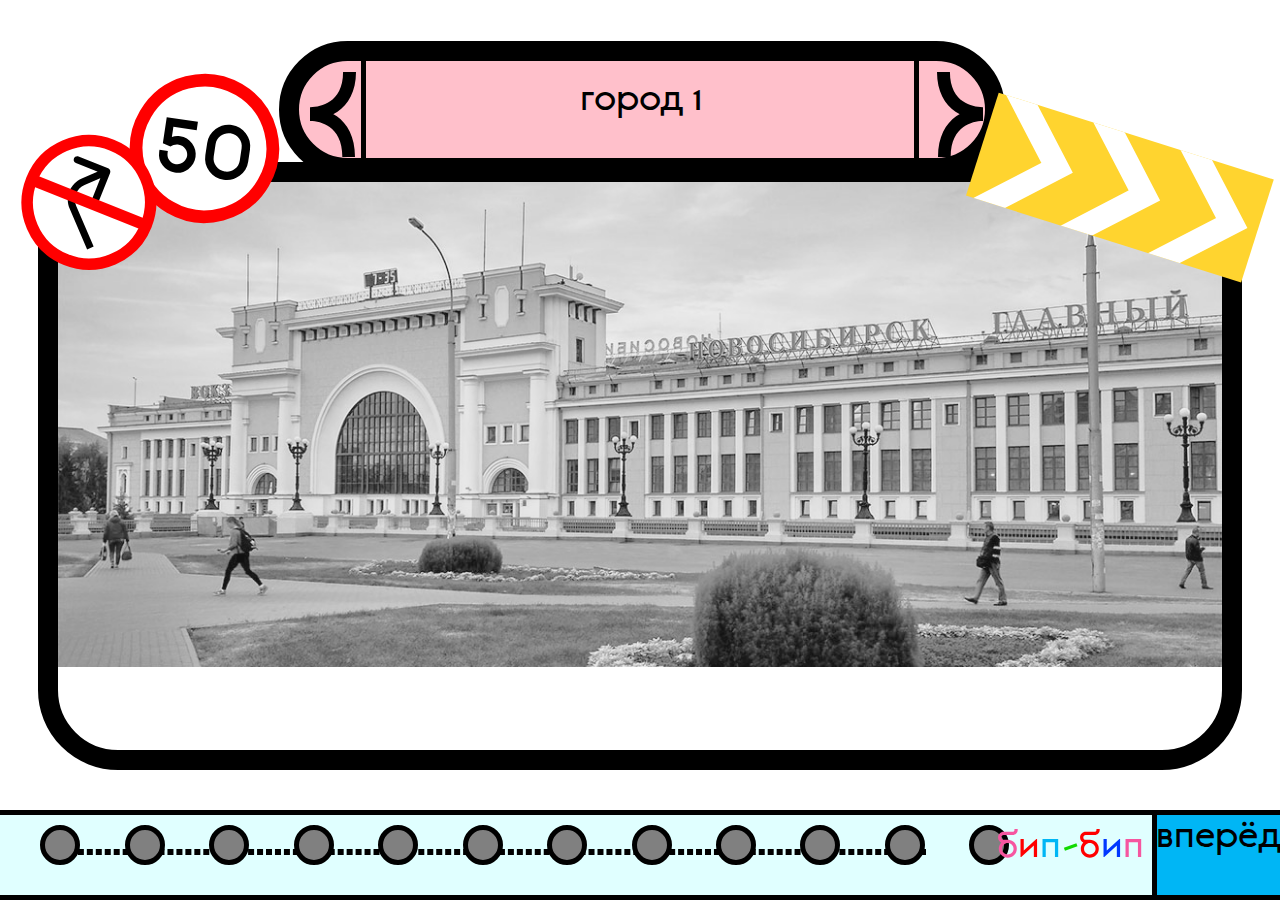
==== commit 783130c9: "Update first_page.html" ====
--- a/first_page.html
+++ b/first_page.html
@@ -5,47 +5,39 @@
     <title>бибика</title>
     <meta name="viewport" content="width=device-width, initial-scale=1">
     <link rel="stylesheet" href="stylesheets/style.css">
+    <link rel="javascript" href="stylesheets/js.js">
+
     <script src="https://ajax.googleapis.com/ajax/libs/jquery/3.5.1/jquery.min.js"></script>
     <script type="text/javascript">
-      let slideIndex = 1;
-      showSlides(slideIndex);
-      function nextSlide() {
-      showSlides(slideIndex += 1);
-      }
-      function previousSlide() {
-      showSlides(slideIndex -= 1);
-      }
-      function currentSlide(n) {
-      showSlides(slideIndex = n);
-      }
-
-      function showSlides(n) {
-      let slides = document.getElementsByClassName("item");
-      if (n > slides.length) {
-      slideIndex = 1
+    /* _______________________________________________ */
+    var slideIndex = [1, 1, 1];
+    var slideId = ["item", "item2", "item3"]
+    showDivs(1, 0);
+    showDivs(1, 1);
+    showDivs(1, 2);
+
+
+    function plusDivs(n, no) {
+      showDivs(slideIndex[no] += n, no);
+    }
+
+    function showDivs(n, no) {
+      var i;
+      var x = document.getElementsByClassName(slideId[no]);
+      if (n > x.length) {
+        slideIndex[no] = 1
       }
       if (n < 1) {
-      slideIndex = slides.length
+        slideIndex[no] = x.length
       }
-      for (let slide of slides) {
-      slide.style.display = "none";
+      for (i = 0; i < x.length; i++) {
+        x[i].style.display = "none";
       }
-      slides[slideIndex - 1].style.display = "block";
-      }
-
-      function showSlides(n) {
-      let slides = document.getElementsByClassName("item2");
-      if (n > slides.length) {
-      slideIndex = 1
-      }
-      if (n < 1) {
-      slideIndex = slides.length
-      }
-      for (let slide of slides) {
-      slide.style.display = "none";
-      }
-      slides[slideIndex - 1].style.display = "block";
-      }
+      x[slideIndex[no] - 1].style.display = "block";
+    }
+    /* _______________________________________________ */
+
+
 
 
     </script>
@@ -59,35 +51,38 @@
 
       <div class="part2">
         <div class="slider_wrapper">
+
           <div class="slider1">
             <div class="item" id="slide1">
-              <!-- <div class="mask"></div> -->
-            </div>
-            <div class="item" id="slide2">
-              <!-- <img src="./images/forslider2.png" alt=""> -->
-            </div>
-            <div class="item" id="slide3">
-              <!-- <img src="./images/forslider3.png" alt=""> -->
-            </div>
-          </div>
-          <a class="previous1" onclick="previousSlide()"></a>
-          <a class="next1" onclick="nextSlide()"></a>
+              <!-- <img src="./images/slide_1.svg" alt=""> -->
+              <div class="pink_color_1"></div>
+              <!-- <div class="yellow_color_1"></div> -->
+            </div>
+            <div class="item" id="slide2"></div>
+            <div class="item" id="slide3"></div>
+          </div>
+
+          <a class="previous1" onclick="plusDivs(-1, 0)"></a>
+          <a class="next1" onclick="plusDivs(1, 0)"></a>
 
           <div class="slider2">
             <div class="item2" id="slide1_2"></div>
             <div class="item2" id="slide2_2"></div>
             <div class="item2" id="slide3_2"></div>
           </div>
-          <a class="previous2" onclick="previousSlide()"></a>
-          <a class="next2" onclick="nextSlide()"></a>
+
+          <a class="previous2" onclick="plusDivs(-1, 1)"></a>
+          <a class="next2" onclick="plusDivs(1, 1)"></a>
 
           <div class="slider3">
             <div class="item3" id="slide1_3"></div>
             <div class="item3" id="slide2_3"></div>
             <div class="item3" id="slide3_3"></div>
           </div>
-          <a class="previous3" onclick="previousSlide()"></a>
-          <a class="next3" onclick="nextSlide()"></a>
+
+          <a class="previous3" onclick="plusDivs(-1, 2)"></a>
+          <a class="next3" onclick="plusDivs(-1, 2)"></a>
+
         </div>
       </div>
 
--- a/stylesheets/style.css
+++ b/stylesheets/style.css
@@ -604,6 +604,7 @@
 
 /* начало четвертого блока */
 .block4 {
+  position: relative;
   height: 100%;
   width: 100%;
   /* overflow: hidden; */
@@ -613,3 +614,195 @@
   grid-template-areas:  "mainpart4"
                         "footer4"
 }
+.mainpart4 {
+  grid-area: mainpart4;
+  display: grid;
+  grid-template-rows: 5% 15% 1fr 5%;
+  grid-template-columns: 3% 1fr 3%;
+  grid-template-areas:  ". . ."
+                        ". slider_block4_part1 ."
+                        ". slider_block4_part2 ."
+                        ". . ."
+}
+.slider_block4_part1 {
+  grid-area: slider_block4_part1;
+  display: grid;
+  grid-template-columns: 20% 1fr 20%;
+  grid-template-areas:  ".  city_slider .";
+  position: relative;
+}
+.city_slider {
+  grid-area: city_slider;
+  position: relative;
+  display: grid;
+  grid-template-columns: 12% 1fr 12%;
+  grid-template-areas: "previous_button_part4 city_name next_button_part4"
+}
+.rectangle_part4 {
+  position: absolute;
+  top: 0%;
+  height: 80%;
+  width: 95%;
+  background-color: pink;
+  border-radius: 100px;
+  border: 20px solid black;
+  z-index: -1;
+}
+.previous_button_part4 {
+  grid-area: previous_button_part4;
+  border-right: 5px solid black;
+  position: relative;
+}
+.previous_button_part4 img {
+  position: absolute;
+  height: 80%;
+  top: 19%;
+  left: 38%;
+}
+.next_button_part4 {
+  grid-area: next_button_part4;
+  border-left: 5px solid black;
+  position: relative;
+}
+.next_button_part4 img {
+  position: absolute;
+  height: 80%;
+  top: 19%;
+  left: 10%;
+}
+.city_name {
+  position: relative;
+  grid-area: city_name;
+  height: 100%;
+  width: 100%;
+  overflow: hidden;
+}
+.city_name div {
+  position: relative;
+  width: 100%;
+  height: 100%;
+}
+/* .city_name div div  */
+.city1 {
+  /* background-color: red; */
+}
+.city2 {
+  background-color: green;
+}
+.city3 {
+  background-color: blue;
+}
+#city_name_paragraphs {
+  position: absolute;
+  display: inline-block;
+  font-size: 36px;
+  font-family: TwentytwelveSansG;
+  top: 35%;
+  left: 39%;
+}
+
+.slider_block4_part2 {
+  grid-area: slider_block4_part2;
+  border-radius: 80px;
+  border: 20px solid black;
+  overflow: hidden;
+}
+.background1_part4 {
+  position: relative;
+  width: 100%;
+  height: 100%;
+  background: url(../images/nsk_background.png) no-repeat top;
+  background-size: 100%;
+}
+
+/* _______________________________________________ */
+.road_sign_1 {
+  position: absolute;
+  top: 3%;
+  left: 8%;
+  height: 27%;
+  width: 16%;
+}
+.road_sign_1 img {
+  height: 100%;
+  width: 100%;
+}
+.road_sign_2 {
+  position: absolute;
+  top: 9%;
+  left: 0%;
+  height: 27%;
+  width: 16%;
+}
+.road_sign_2 img {
+  height: 100%;
+  width: 87%;
+}
+.road_sign_3 {
+  position: absolute;
+  top: 9%;
+  right: 0.5%;
+  height: 29%;
+  width: 24%;
+}
+.road_sign_3 img {
+  height: 82%;
+  width: 100%;
+}
+/* _______________________________________________ */
+.footer4 {
+  grid-area: footer4;
+  position: relative;
+  background: #E0FFFF;
+  display: grid;
+  grid-template-columns: 1fr 11% 10%;
+  grid-template-areas:  "part1_footer4 part2_footer4 part3_footer4";
+  border-top: 5px solid black;
+  border-bottom: 5px solid black;
+}
+.part1_footer4 {
+  grid-area: part1_footer4;
+  position: relative;
+}
+.hr {
+ position: absolute;
+ border: 3px dashed black;
+ width: 86%;
+ top: 33%;
+ left: 5%;
+}
+.circle {
+  height: 30px;
+  width: 30px;
+  position: relative;
+  display: inline-block;
+  background-color: grey;
+  border-radius: 50%;
+  border: 5px solid black;
+  margin-top: 1%;
+  margin-left: 4%;
+}
+.part2_footer4 {
+  grid-area: part2_footer4;
+  position: relative;
+}
+.part2_footer4 img {
+  position: absolute;
+  top: 17%;
+  right: 7%;
+  cursor: pointer;
+}
+.part3_footer4 {
+  grid-area: part3_footer4;
+  border-left: 5px solid black;
+  background: #00B6F5;
+  cursor: pointer;
+}
+.vpered4 {
+  width: 100%;
+  font-size: 36px;
+  font-family: TwentytwelveSansG;
+  display: flex;
+  justify-content: center;
+  margin-top: 4%;
+}
